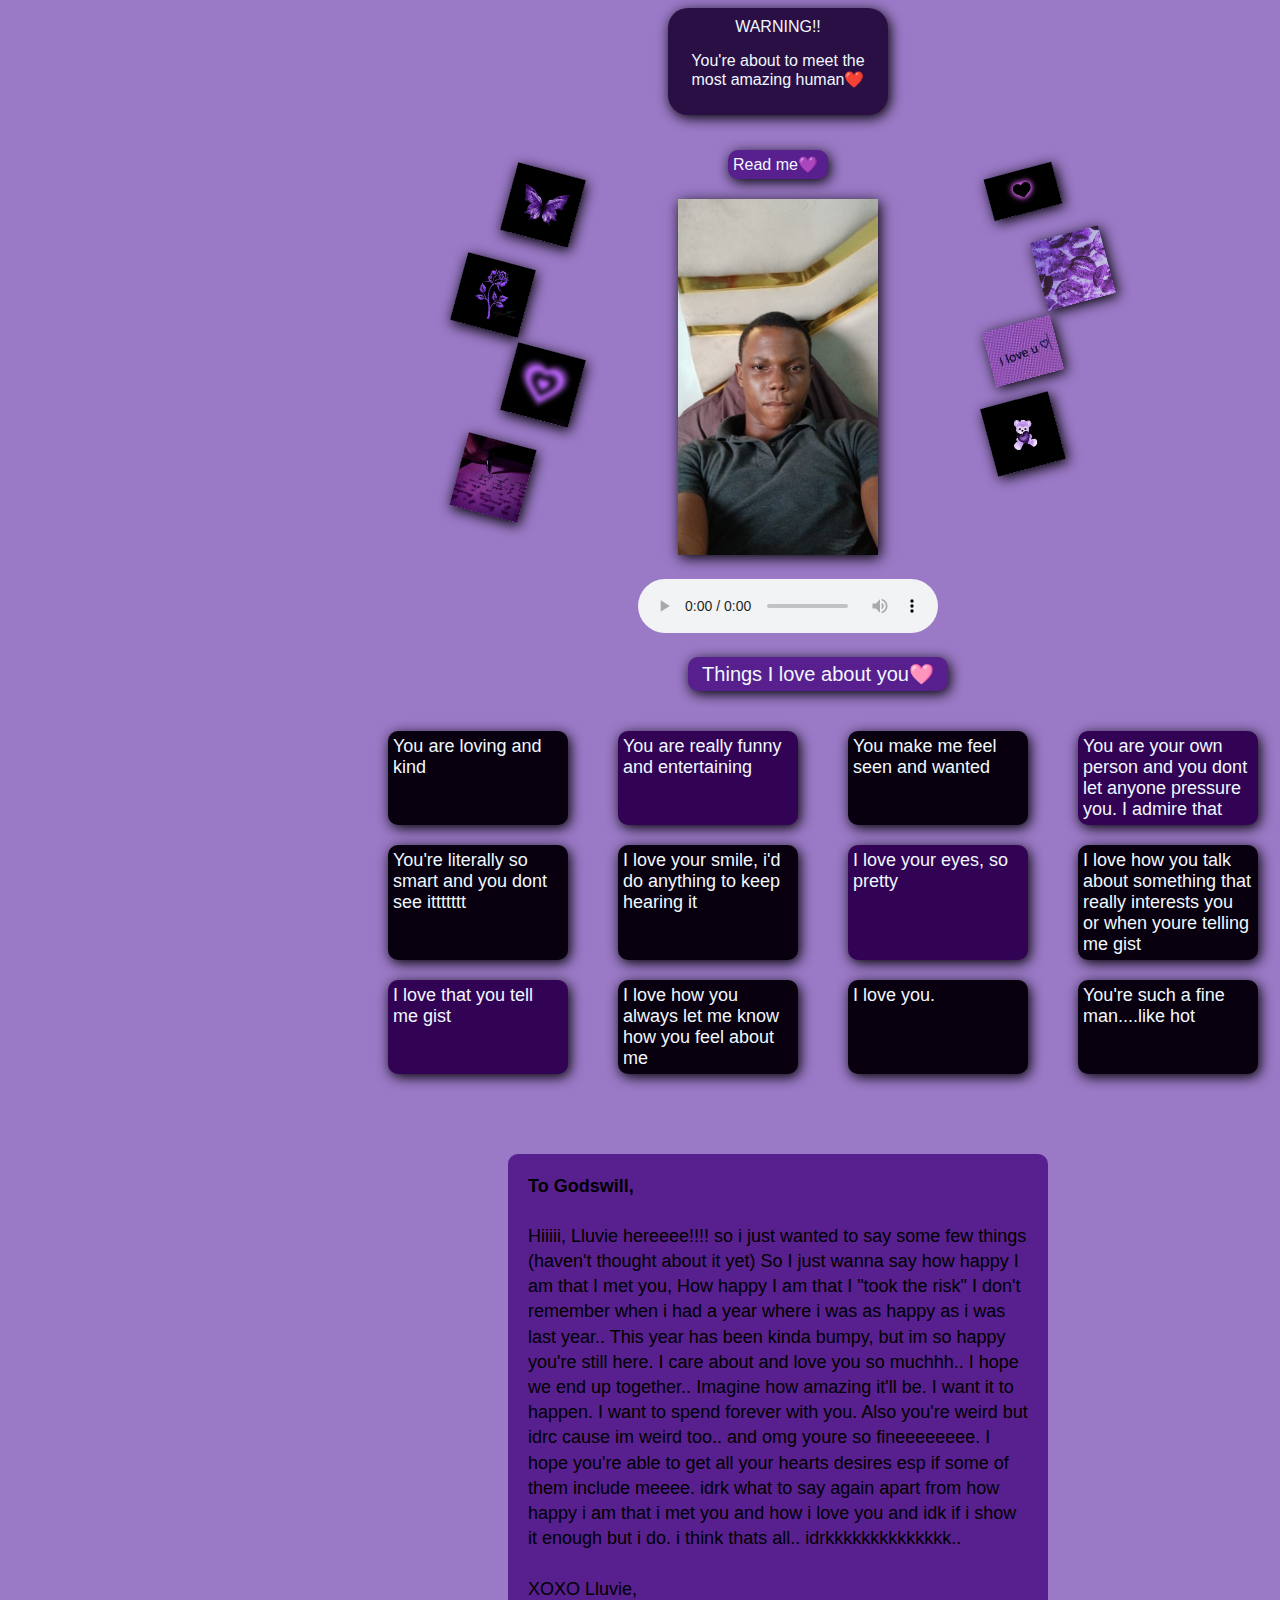
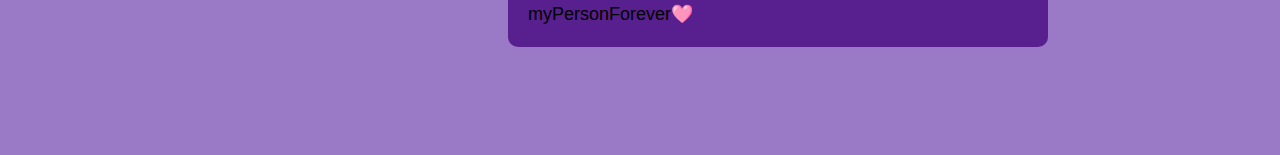
==== main.html @ ddab5352 "Add files via upload" ====
<!DOCTYPE html>
<html lang="en">
<head>
    <meta charset="UTF-8">
    <meta name="viewport" content="width=device-width, initial-scale=1.0">
    <link rel="stylesheet" href="main.css">
    <title>Godswill<3</title>
</head>
<body>
    <div class="main">
        <div class="notice">
            WARNING!!
            <p>
                You're about to meet the most amazing human❤️
            </p>
        </div>
        <div class="hero-grid">
            <div class="left-images">
                <img src="butterfly.jpg" alt="">
                <img class="left" src="flower-img.jpg" alt="">
                <img src="heart2-img.jpg" alt="">
                <img class="left" src="letter.jpg" alt="">
            </div>
             <div class="main-focus">
                    <div class="letter">Read me💜</div>
                    <div class="his-pic">
                        <img src="him.jpg" alt="">
                    </div>
                    <div class="music">
                        <audio autoplay  controls  src="Brent_Faiyaz_-_Stay_Down.mp3"></audio>
                    </div>
             </div>
             <div class="right-images">
                <img class="left" src="heart-img.jpg" alt="">
                <img src="kisses.jpg" alt="">
                <img class="left" src="love-text.jpg" alt="">
                <img class="left" src="teddy-img.jpg" alt="">
             </div>
        </div>

        <div class="traits">
            <div class="letter2">Things I love about you🩷</div>
            <div class="traits-grid">
                <div class="trait">
                    You are loving and kind
                </div>
  
                <div class="trait1">
                    You are really funny and entertaining
                </div>

                <div class="trait">
                    You make me feel seen and wanted
                </div>

                <div class="trait1">
                    You are your own person and you dont let anyone pressure you. I admire that
                </div>

                <div class="trait">
                   You're literally so smart and you dont see ittttttt
                </div>

                <div class="trait">
                    I love your smile, i'd do anything to keep hearing it
                </div>

                <div class="trait1">
                    I love your eyes, so pretty
                </div>

                <div class="trait">
                  I love how you talk about something that really interests you or when youre telling me gist
                </div>
                
                <div class="trait1">
                    I love that you tell me gist
                </div>

                <div class="trait">
                    I love how you always let me know how you feel about me
                </div>

                <div class="trait">
                    I love you.
                </div>

                <div class="trait">
                    You're such a fine man....like hot
                </div>

  
  
      

  
  
  
  
  
            </div>
        </div>
        <div class="letter-kella">
            <b>To Godswill,</b>
            <br>
            <br>
            Hiiiii, Lluvie hereeee!!!! so i just wanted to say some few things (haven't thought about it yet)
            So I just wanna say how happy I am that I met you, How happy I am that I "took the risk" I don't remember when i had a year where i was as happy as i was last year.. This year has been kinda bumpy, but im so happy you're still here. I care about and love you so muchhh.. I hope we end up together.. Imagine how amazing it'll be. I want it to happen. I want to spend forever with you. Also you're weird but idrc cause im weird too.. and omg youre so fineeeeeeee. 
            I hope you're able to get all your hearts desires esp if some of them include meeee. idrk what to say again apart from how happy i am that i met you and how i love you and idk if i show it enough but i do. i think thats all.. idrkkkkkkkkkkkkkk.. 
            <br>
            <br>                                   
            XOXO Lluvie,
            <br>
            myPersonForever🩷
    
          </div>
    
    </div>
</body>
<script src="script.js"></script>
</html>
---- main.css ----
body{
    background-color: #9A79C6;
   display: grid;
   place-items: center;
   font-family: Arial, Helvetica, sans-serif;
}
.main{
    width: 700px;
    margin: 0 auto;
    margin-left: 500px;
}
.notice{
    width: 200px;
    box-shadow: 2px 3px 13px black;
    padding: 10px;
    border-radius:20px ;
    margin-bottom: 35px;
   margin-left: 160px;
    background-color: #2A0F44;
    color: aliceblue;
    text-align: center;
}
.letter{
    width: 90px;
    box-shadow: 2px 3px 3px;
    padding: 5px;
    border-radius:10px ;
    margin-bottom: 35px;
    margin: 0 auto;
    background-color: #581F8F;
    color: aliceblue;
    box-shadow: 2px 3px 13px black;
    margin-bottom: 20px;
    margin-left: 50px;
    cursor: pointer;
}
.hero-grid{
   
    width: 600px;
    display: flex;
    justify-content: space-between;
}
.left-images img{
    width: 70px;
   display: block;
   margin-top: 20px;
   transform: rotate(15deg);
   box-shadow: 2px 3px 13px;

}
.right-images img{
    width: 70px;
    display: block;
    margin-top: 20px;
    transform: rotate(-15deg);
    box-shadow: 2px 3px 13px;

}
.left{
    margin-left: -50px;
}
.his-pic img{
    width: 200px;
    box-shadow: 2px 3px 13px;

}
audio{
    margin-left: -40px;
    margin-top: 20px;
}
.letter2{
    width: 250px;
    box-shadow: 2px 3px 3px;
    padding: 5px;
    border-radius:10px ;
    margin-bottom: 35px;
    margin: 0 auto;
    background-color: #581F8F;
    color: aliceblue;
    box-shadow: 2px 3px 13px black;
    margin-bottom: 20px;
    margin-left: 180px;
    font-size: 20px;
    margin-top: 20px;
    text-align: center;
}
.traits-grid{
    margin-left:-170px ;
    display: grid;
    grid-template-columns: repeat(4, 1fr);
    margin-top: 40px;
}
.trait{
    font-size: 18px;
    width: 170px;
    box-shadow: 2px 3px 3px;
    padding: 5px;
    border-radius:10px ;
    margin-bottom: 35px;
    margin: 0 auto;
    background-color: #08000e;
    color: aliceblue;
    box-shadow: 2px 3px 13px black;
    margin-bottom: 20px;
    margin-left: 50px;
}
.trait1{
    font-size: 18px;
    width: 170px;
    box-shadow: 2px 3px 3px;
    padding: 5px;
    border-radius:10px ;
    margin-bottom: 35px;
    margin: 0 auto;
    background-color: #320355;
    color: aliceblue;
    box-shadow: 2px 3px 13px black;
    margin-bottom: 20px;
    margin-left: 50px;
}
.letter-kella{
    width: 500px;
    font-size: 18px;
    background-color:#581F8F;
    padding: 20px;
    border-radius: 10px;
    line-height: 1.4;
    margin-top: 60px;
    margin-bottom: 100px;
}
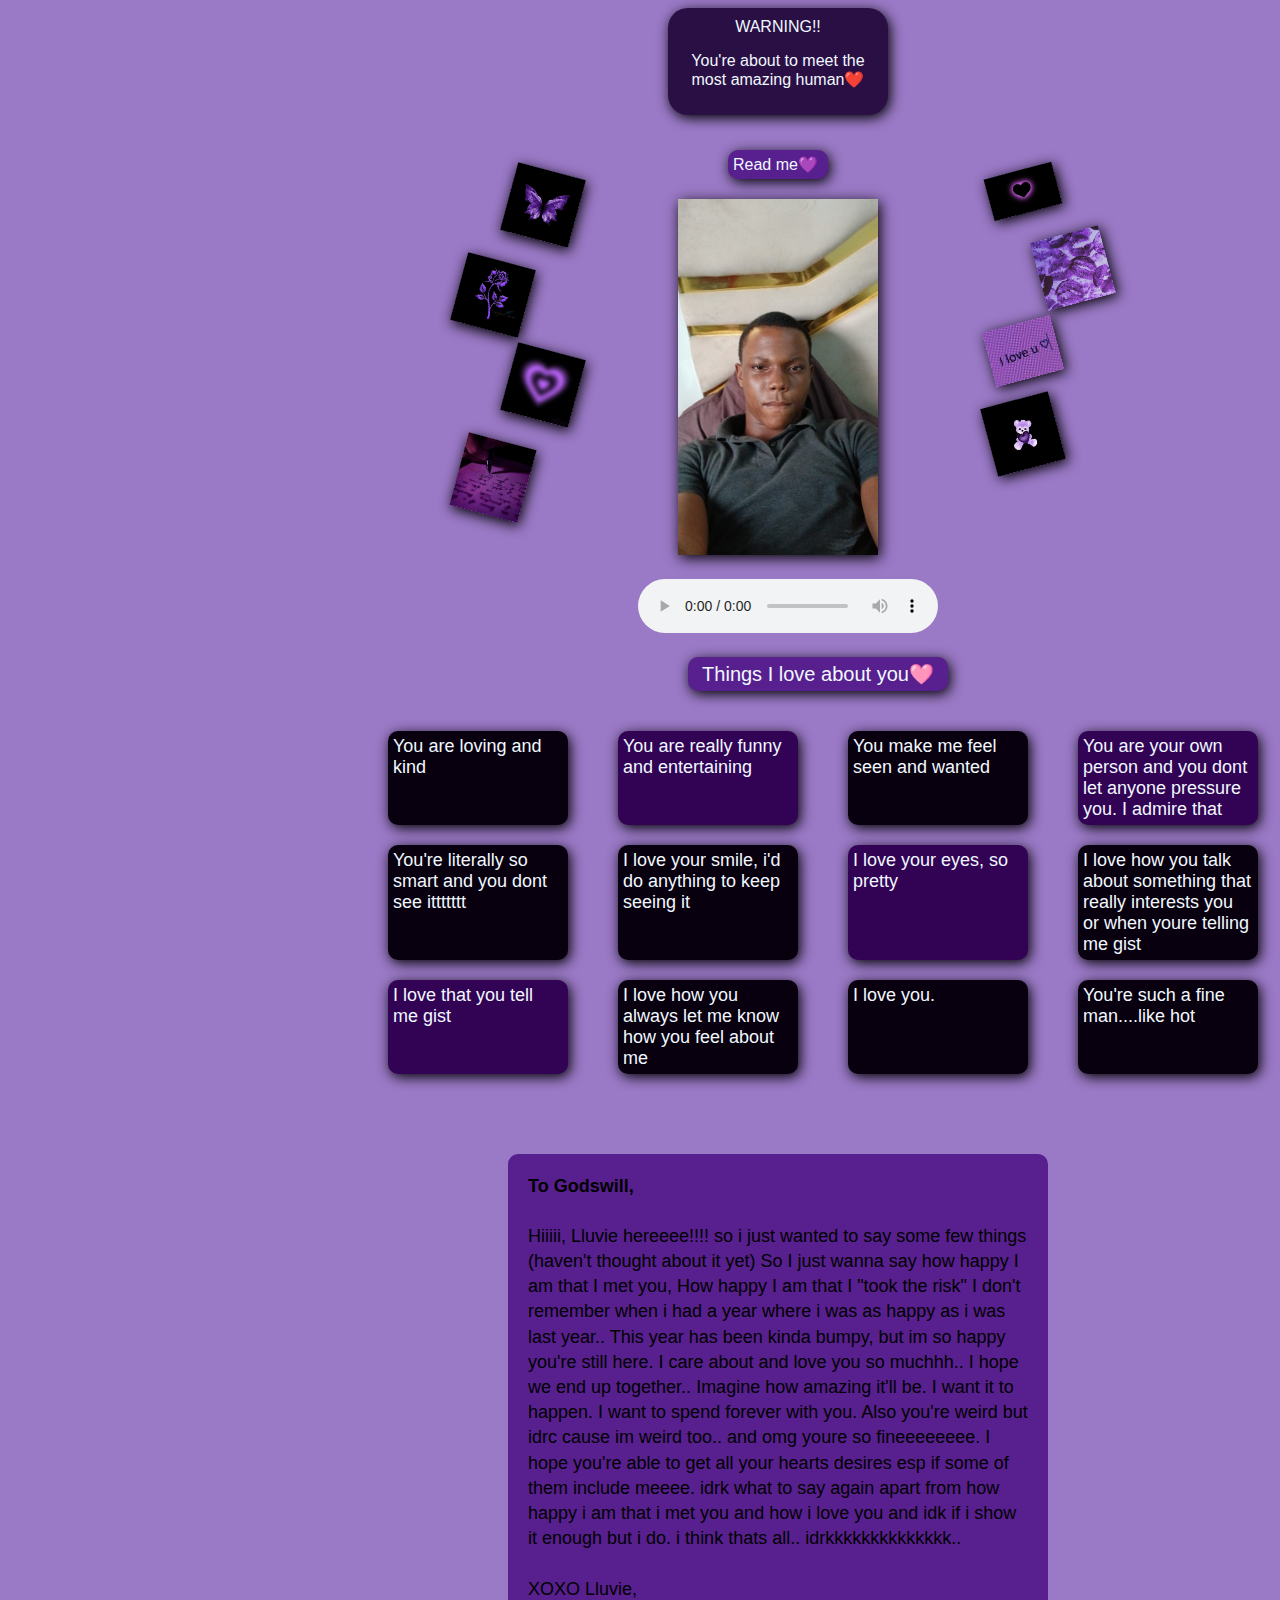
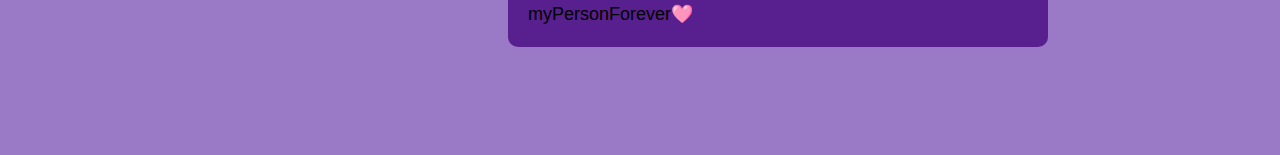
==== commit e9766f59: "Add files via upload" ====
--- a/main.html
+++ b/main.html
@@ -27,7 +27,7 @@
                         <img src="him.jpg" alt="">
                     </div>
                     <div class="music">
-                        <audio autoplay  controls  src="Brent_Faiyaz_-_Stay_Down.mp3"></audio>
+                        <audio autoplay controls  src="Brent_Faiyaz_-_Stay_Down.mp3"></audio>
                     </div>
              </div>
              <div class="right-images">
@@ -62,7 +62,7 @@
                 </div>
 
                 <div class="trait">
-                    I love your smile, i'd do anything to keep hearing it
+                    I love your smile, i'd do anything to keep seeing it
                 </div>
 
                 <div class="trait1">
